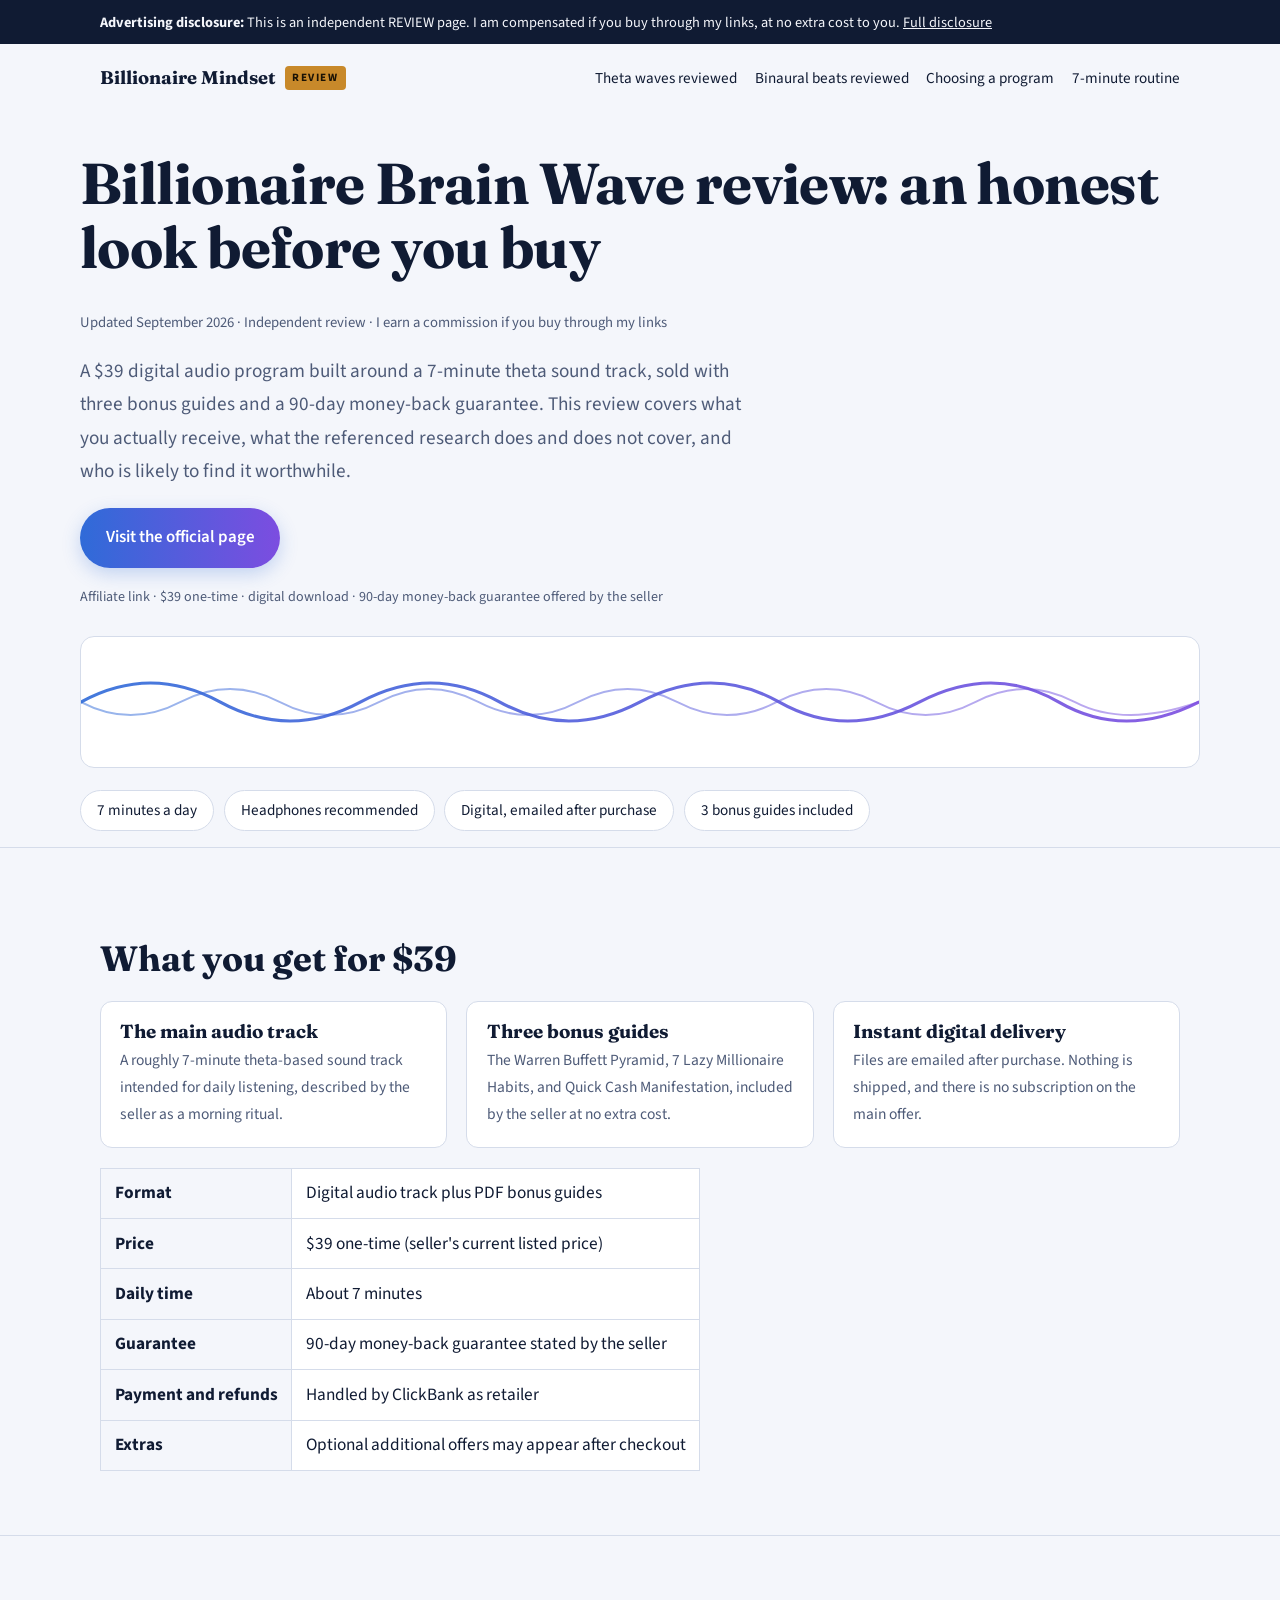
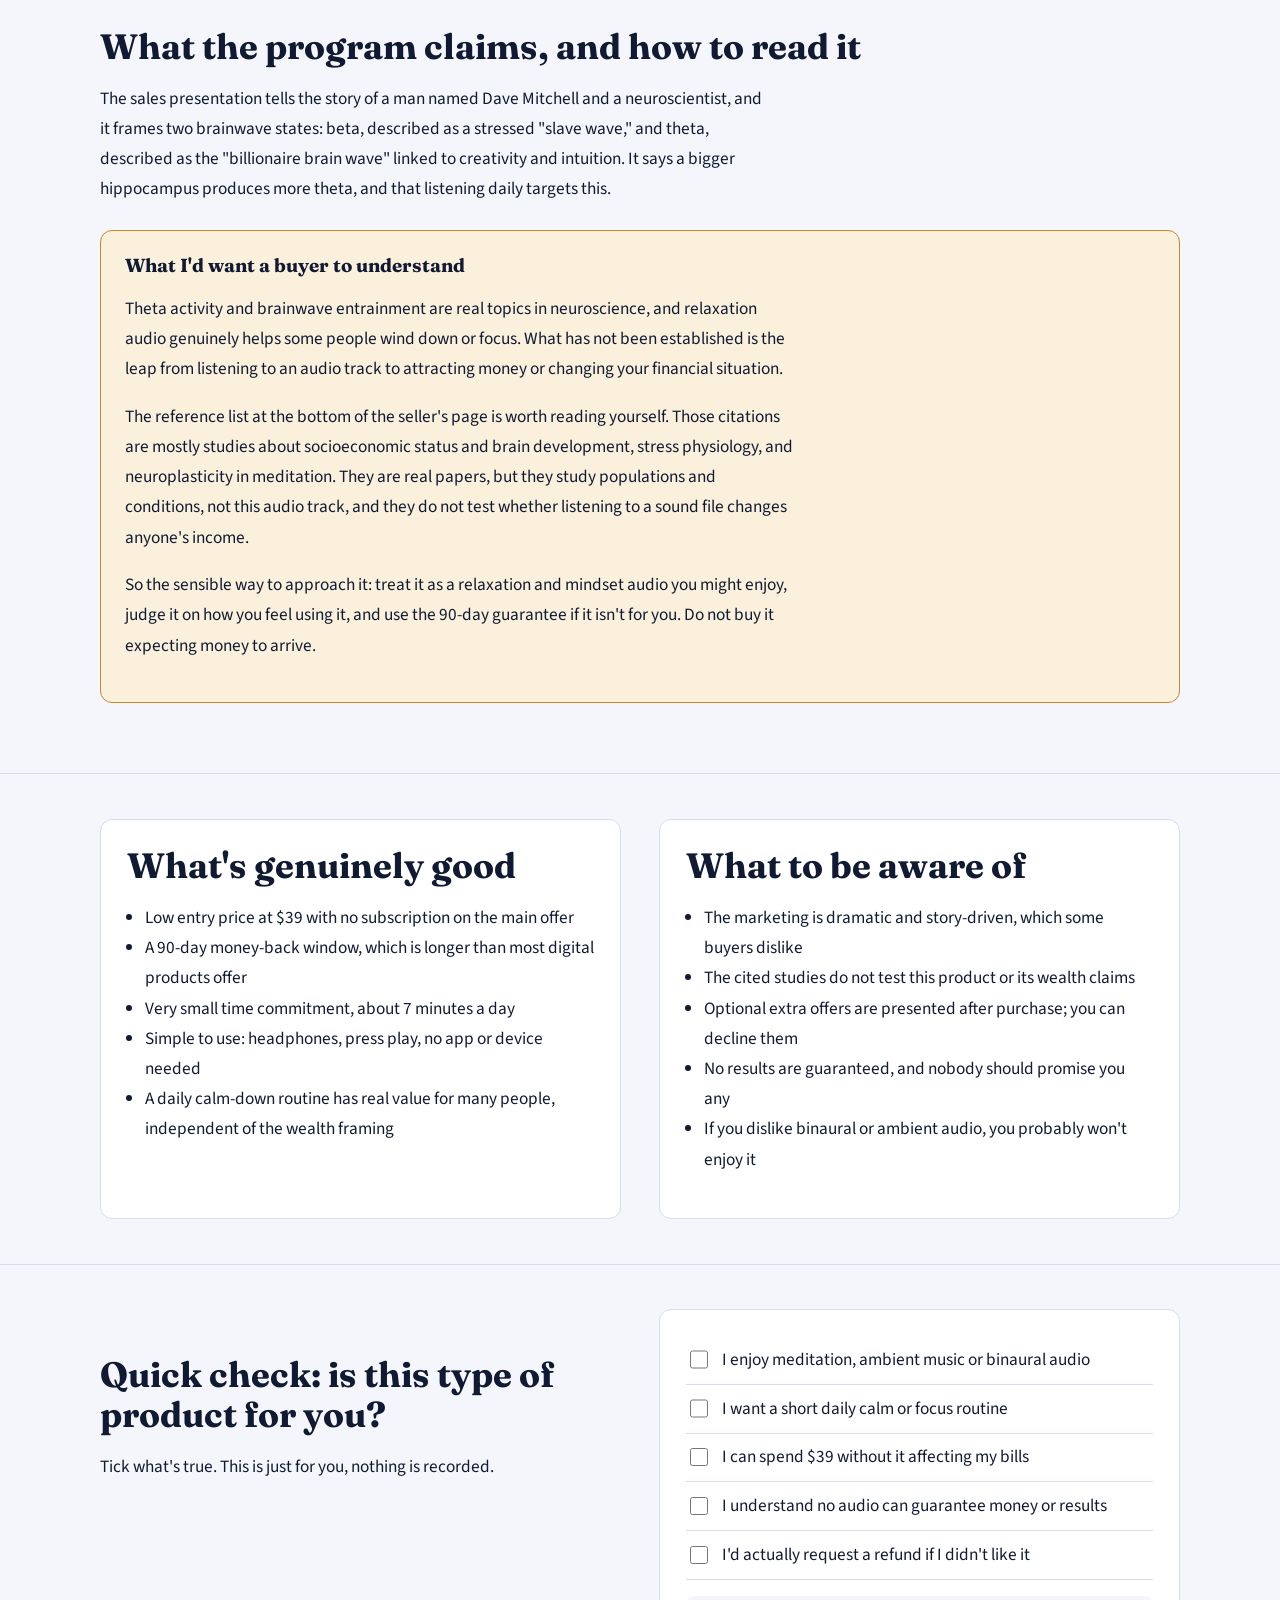
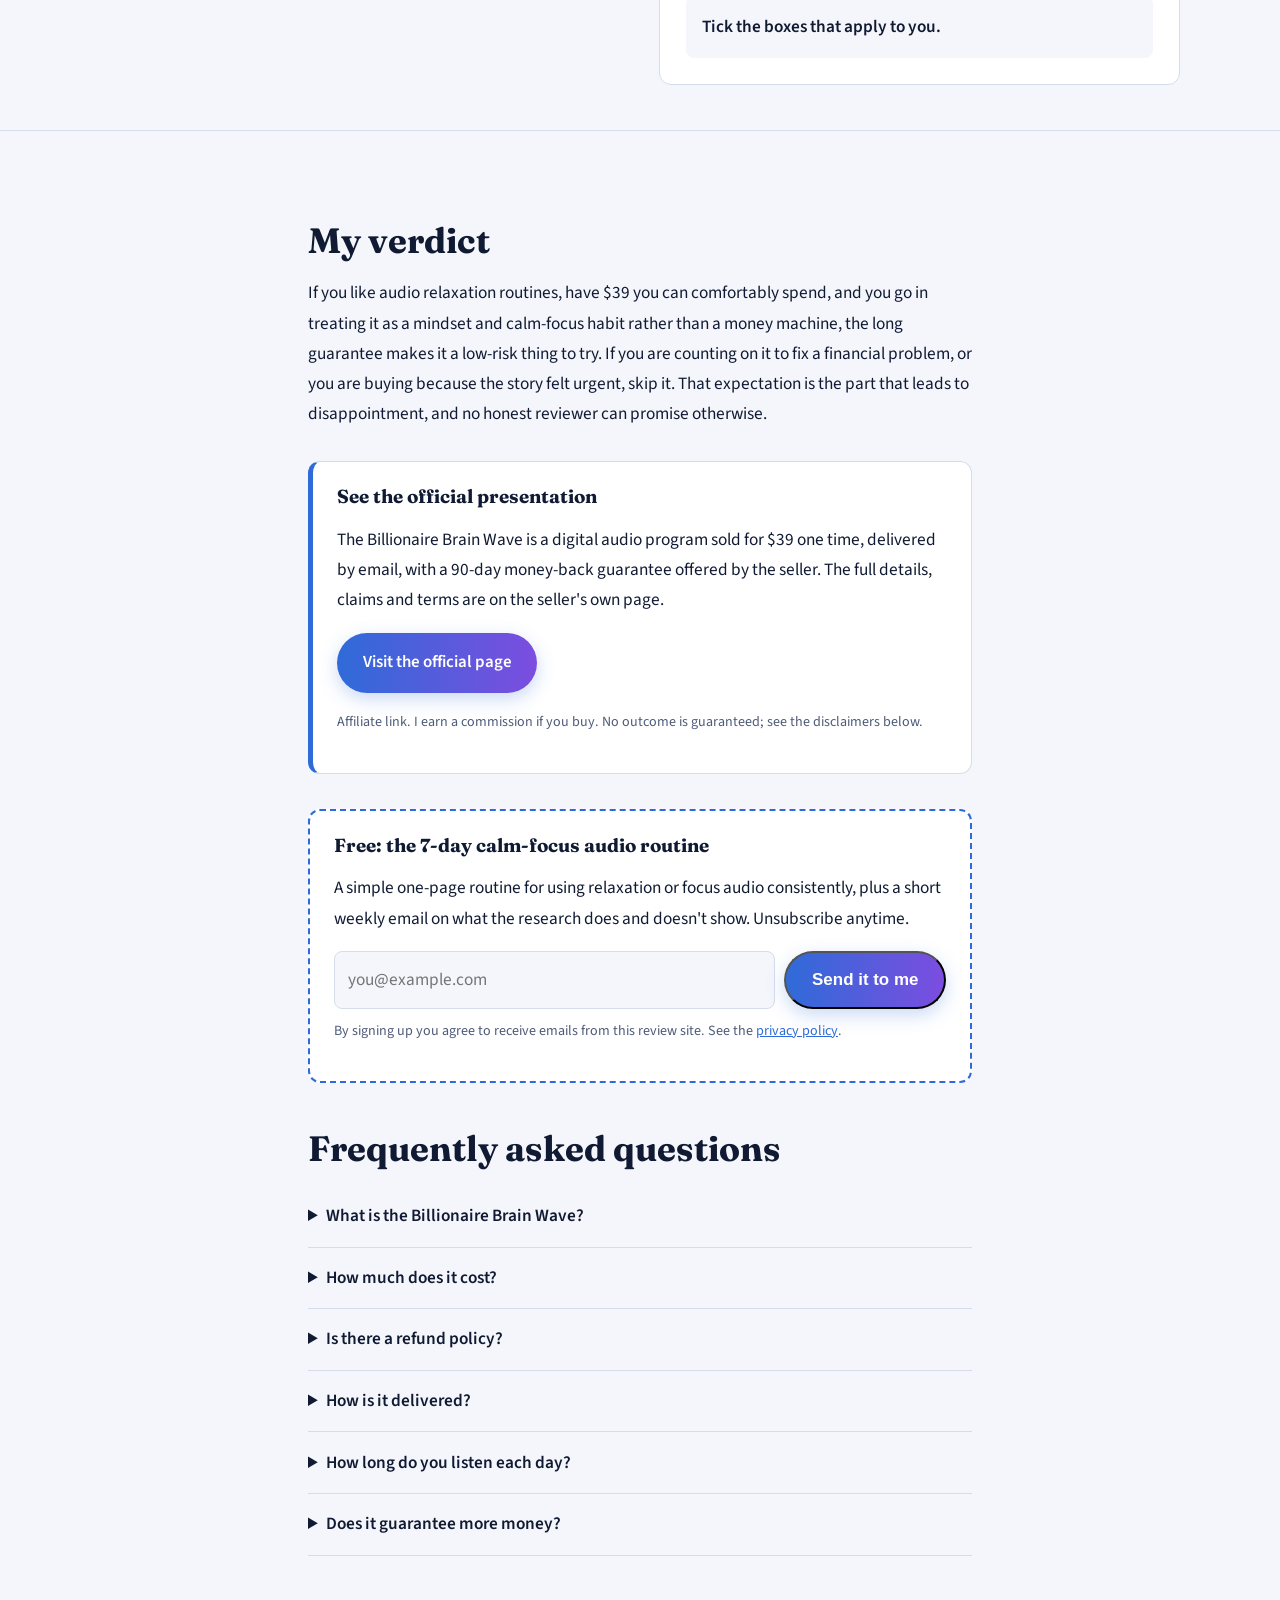
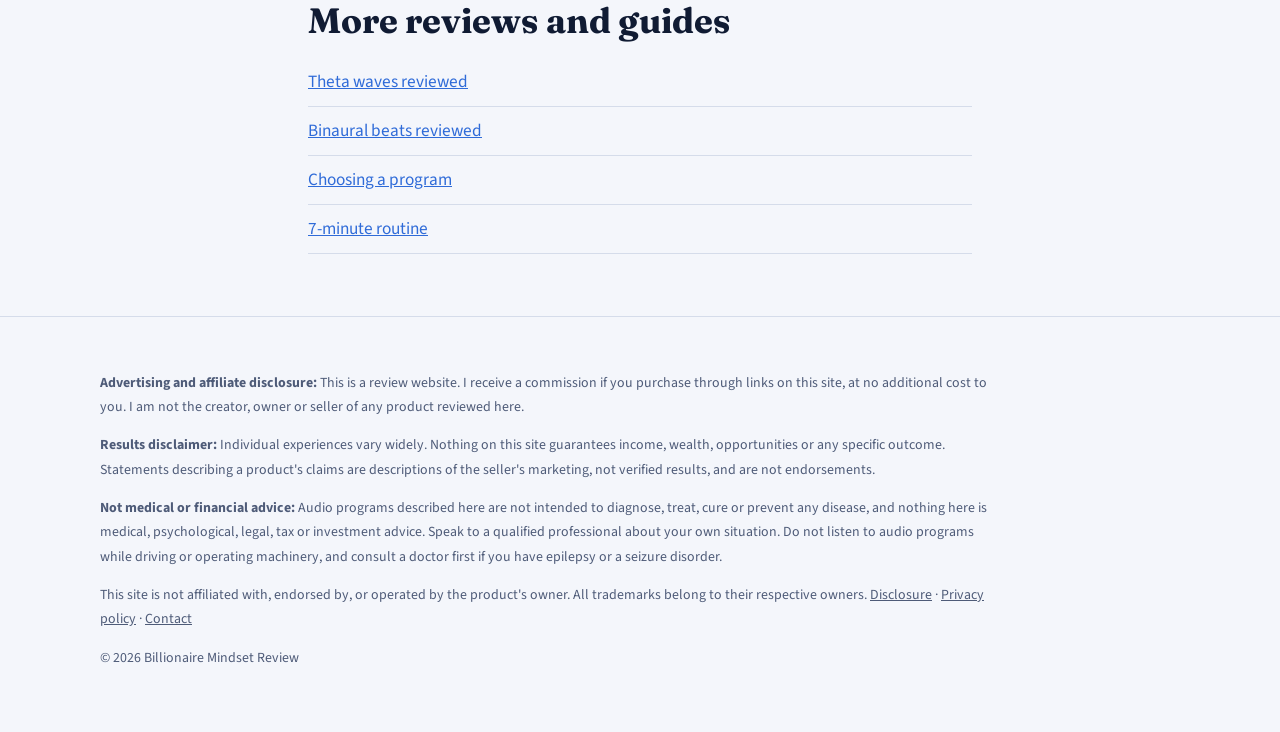
==== index.html @ 4a473910 "Add files via upload" ====
<!DOCTYPE html>
<html lang="en-US">
<head>
<meta charset="utf-8">
<meta name="viewport" content="width=device-width, initial-scale=1">
<title>Billionaire Brain Wave Review (2026): Price, What You Get &amp; Honest Verdict</title>
<meta name="description" content="An independent Billionaire Brain Wave review: what the $39 theta audio program includes, the 90-day guarantee, what the cited research covers, and who it suits.">
<meta name="robots" content="index, follow, max-image-preview:large">
<link rel="canonical" href="https://billionairemindsetreview.vercel.app/">
<meta property="og:type" content="article">
<meta property="og:title" content="Billionaire Brain Wave Review (2026): Price, What You Get &amp; Honest Verdict">
<meta property="og:description" content="An independent Billionaire Brain Wave review: what the $39 theta audio program includes, the 90-day guarantee, what the cited research covers, and who it suits.">
<meta property="og:url" content="https://billionairemindsetreview.vercel.app/">
<meta property="og:image" content="https://billionairemindsetreview.vercel.app/images/review-cover.png">
<meta property="og:site_name" content="Billionaire Mindset Review">
<meta name="twitter:card" content="summary_large_image">
<link rel="icon" href="/favicon.svg" type="image/svg+xml">
<link rel="preconnect" href="https://fonts.googleapis.com">
<link rel="preconnect" href="https://fonts.gstatic.com" crossorigin>
<link href="https://fonts.googleapis.com/css2?family=Fraunces:opsz,wght@9..144,700&family=Source+Sans+3:wght@400;600&display=swap" rel="stylesheet">
<link rel="stylesheet" href="/styles.css">
<script type="application/ld+json">[{"@context": "https://schema.org", "@type": "Article", "headline": "Billionaire Brain Wave Review (2026): Price, What You Get & Honest Verdict", "description": "An independent Billionaire Brain Wave review: what the $39 theta audio program includes, the 90-day guarantee, what the cited research covers, and who it suits.", "datePublished": "2026-09-23", "dateModified": "2026-09-23", "mainEntityOfPage": "https://billionairemindsetreview.vercel.app/", "image": "https://billionairemindsetreview.vercel.app/images/review-cover.png", "author": {"@type": "Person", "name": "Billionaire Mindset Review editor"}, "publisher": {"@type": "Organization", "name": "Billionaire Mindset Review"}}, {"@context": "https://schema.org", "@type": "FAQPage", "mainEntity": [{"@type": "Question", "name": "What is the Billionaire Brain Wave?", "acceptedAnswer": {"@type": "Answer", "text": "It is a digital audio program built around a roughly 7-minute theta-based sound track, sold online for $39 with three bonus digital guides. The seller says it targets theta brainwave activity and describes it as a daily listening ritual."}}, {"@type": "Question", "name": "How much does it cost?", "acceptedAnswer": {"@type": "Answer", "text": "The current price on the seller's page is $39 as a one-time payment. Additional optional offers may be presented after purchase."}}, {"@type": "Question", "name": "Is there a refund policy?", "acceptedAnswer": {"@type": "Answer", "text": "The seller advertises a 90-day money-back guarantee. Refund requests go through the seller and the payment processor, ClickBank."}}, {"@type": "Question", "name": "How is it delivered?", "acceptedAnswer": {"@type": "Answer", "text": "It is fully digital. The seller states the audio track is emailed after purchase, so there is no physical product and no shipping."}}, {"@type": "Question", "name": "How long do you listen each day?", "acceptedAnswer": {"@type": "Answer", "text": "The program is presented as about 7 minutes of listening per day, ideally with headphones."}}, {"@type": "Question", "name": "Does it guarantee more money?", "acceptedAnswer": {"@type": "Answer", "text": "No. No audio program can guarantee income or financial outcomes, and this review makes no such promise. The seller offers a money-back guarantee on satisfaction, not on results."}}]}]</script>
</head>
<body>
<div class="disc"><div class="wrap"><p><strong>Advertising disclosure:</strong> This is an independent REVIEW page. I am compensated if you buy through my links, at no extra cost to you. <a href="/disclosure/" style="color:inherit">Full disclosure</a></p></div></div>
<header class="wrap top"><a class="brand" href="/">Billionaire Mindset <span class="tag">REVIEW</span></a><nav aria-label="Main"><a href="/theta-waves-and-money-mindset-review/">Theta waves reviewed</a><a href="/binaural-beats-benefits-review/">Binaural beats reviewed</a><a href="/manifestation-audio-programs-review/">Choosing a program</a><a href="/7-minute-morning-audio-routine-review/">7-minute routine</a></nav></header>
<main>
<div class="wrap hero">
<h1>Billionaire Brain Wave review: an honest look before you buy</h1>
<p class="meta">Updated September 2026 &middot; Independent review &middot; I earn a commission if you buy through my links</p>
<p class="lede">A $39 digital audio program built around a 7-minute theta sound track, sold with three bonus guides and a 90-day money-back guarantee. This review covers what you actually receive, what the referenced research does and does not cover, and who is likely to find it worthwhile.</p>
<p><a class="btn" href="https://c82d9rkpfu7yfv2-2f63pnkc72.hop.clickbank.net/?&amp;traffic_source=Google&amp;traffic_type=organic&amp;campaign=BM-hero" rel="sponsored nofollow noopener" target="_blank">Visit the official page</a></p>
<p class="fine">Affiliate link &middot; $39 one-time &middot; digital download &middot; 90-day money-back guarantee offered by the seller</p>
<div class="wavebox"><svg viewBox="0 0 900 130" preserveAspectRatio="none" role="img" aria-label="Sound wave illustration" style="height:130px">
<defs><linearGradient id="g1" x1="0" x2="1"><stop offset="0" stop-color="var(--wave)"/><stop offset="1" stop-color="var(--wave2)"/></linearGradient></defs>
<g fill="none" stroke="url(#g1)" stroke-linecap="round">
<path d="M0 65 Q 56 27 112 65 T 225 65 T 337 65 T 450 65 T 562 65 T 675 65 T 787 65 T 900 65" stroke-width="3" opacity=".9"/>
<path d="M0 65 Q 40 91 80 65 T 160 65 T 240 65 T 320 65 T 400 65 T 480 65 T 560 65 T 640 65 T 720 65 T 800 65 T 900 65" stroke-width="2" opacity=".5"/>
</g></svg></div>
<ul class="pillrow"><li>7 minutes a day</li><li>Headphones recommended</li><li>Digital, emailed after purchase</li><li>3 bonus guides included</li></ul>
</div>

<section><div class="wrap">
<h2>What you get for $39</h2>
<div class="grid3">
<div><h3>The main audio track</h3><p>A roughly 7-minute theta-based sound track intended for daily listening, described by the seller as a morning ritual.</p></div>
<div><h3>Three bonus guides</h3><p>The Warren Buffett Pyramid, 7 Lazy Millionaire Habits, and Quick Cash Manifestation, included by the seller at no extra cost.</p></div>
<div><h3>Instant digital delivery</h3><p>Files are emailed after purchase. Nothing is shipped, and there is no subscription on the main offer.</p></div>
</div>
<div class="tablewrap"><table>
<tr><th>Format</th><td>Digital audio track plus PDF bonus guides</td></tr>
<tr><th>Price</th><td>$39 one-time (seller's current listed price)</td></tr>
<tr><th>Daily time</th><td>About 7 minutes</td></tr>
<tr><th>Guarantee</th><td>90-day money-back guarantee stated by the seller</td></tr>
<tr><th>Payment and refunds</th><td>Handled by ClickBank as retailer</td></tr>
<tr><th>Extras</th><td>Optional additional offers may appear after checkout</td></tr>
</table></div>
</div></section>

<section><div class="wrap">
<h2>What the program claims, and how to read it</h2>
<p>The sales presentation tells the story of a man named Dave Mitchell and a neuroscientist, and it frames two brainwave states: beta, described as a stressed "slave wave," and theta, described as the "billionaire brain wave" linked to creativity and intuition. It says a bigger hippocampus produces more theta, and that listening daily targets this.</p>
<div class="balance">
<h3>What I'd want a buyer to understand</h3>
<p>Theta activity and brainwave entrainment are real topics in neuroscience, and relaxation audio genuinely helps some people wind down or focus. What has not been established is the leap from listening to an audio track to attracting money or changing your financial situation.</p>
<p>The reference list at the bottom of the seller's page is worth reading yourself. Those citations are mostly studies about socioeconomic status and brain development, stress physiology, and neuroplasticity in meditation. They are real papers, but they study populations and conditions, not this audio track, and they do not test whether listening to a sound file changes anyone's income.</p>
<p>So the sensible way to approach it: treat it as a relaxation and mindset audio you might enjoy, judge it on how you feel using it, and use the 90-day guarantee if it isn't for you. Do not buy it expecting money to arrive.</p>
</div>
</div></section>

<section><div class="wrap two">
<div class="panel">
<h2>What's genuinely good</h2>
<ul>
<li>Low entry price at $39 with no subscription on the main offer</li>
<li>A 90-day money-back window, which is longer than most digital products offer</li>
<li>Very small time commitment, about 7 minutes a day</li>
<li>Simple to use: headphones, press play, no app or device needed</li>
<li>A daily calm-down routine has real value for many people, independent of the wealth framing</li>
</ul>
</div>
<div class="panel">
<h2>What to be aware of</h2>
<ul>
<li>The marketing is dramatic and story-driven, which some buyers dislike</li>
<li>The cited studies do not test this product or its wealth claims</li>
<li>Optional extra offers are presented after purchase; you can decline them</li>
<li>No results are guaranteed, and nobody should promise you any</li>
<li>If you dislike binaural or ambient audio, you probably won't enjoy it</li>
</ul>
</div>
</div></section>

<section><div class="wrap two">
<div><h2>Quick check: is this type of product for you?</h2><p>Tick what's true. This is just for you, nothing is recorded.</p></div>
<div class="panel quiz" id="quiz">
<label><input type="checkbox"> I enjoy meditation, ambient music or binaural audio</label>
<label><input type="checkbox"> I want a short daily calm or focus routine</label>
<label><input type="checkbox"> I can spend $39 without it affecting my bills</label>
<label><input type="checkbox"> I understand no audio can guarantee money or results</label>
<label><input type="checkbox"> I'd actually request a refund if I didn't like it</label>
<div class="result" id="result" aria-live="polite">Tick the boxes that apply to you.</div>
</div>
</div></section>

<section><div class="wrap narrow">
<h2>My verdict</h2>
<p>If you like audio relaxation routines, have $39 you can comfortably spend, and you go in treating it as a mindset and calm-focus habit rather than a money machine, the long guarantee makes it a low-risk thing to try. If you are counting on it to fix a financial problem, or you are buying because the story felt urgent, skip it. That expectation is the part that leads to disappointment, and no honest reviewer can promise otherwise.</p>
<div class="cta"><h3>See the official presentation</h3>
<p>The Billionaire Brain Wave is a digital audio program sold for $39 one time, delivered by email, with a 90-day money-back guarantee offered by the seller. The full details, claims and terms are on the seller's own page.</p>
<p><a class="btn" href="https://c82d9rkpfu7yfv2-2f63pnkc72.hop.clickbank.net/?&amp;traffic_source=Google&amp;traffic_type=organic&amp;campaign=BM-verdict" rel="sponsored nofollow noopener" target="_blank">Visit the official page</a></p>
<p class="fine">Affiliate link. I earn a commission if you buy. No outcome is guaranteed; see the disclaimers below.</p></div>

<div class="signup">
  <h3>Free: the 7-day calm-focus audio routine</h3>
  <p>A simple one-page routine for using relaxation or focus audio consistently, plus a short weekly email on what the research does and doesn't show. Unsubscribe anytime.</p>
  <form class="js-signup" action="REPLACE_WITH_MAILERLITE" method="post">
    <label for="em" style="position:absolute;left:-9999px">Email address</label>
    <input id="em" type="email" name="fields[email]" placeholder="you@example.com" required autocomplete="email">
    <button class="btn" type="submit">Send it to me</button>
  </form>
  <p class="fine">By signing up you agree to receive emails from this review site. See the <a href="/privacy/">privacy policy</a>.</p>
</div>
<h2>Frequently asked questions</h2>
<details><summary>What is the Billionaire Brain Wave?</summary><p>It is a digital audio program built around a roughly 7-minute theta-based sound track, sold online for $39 with three bonus digital guides. The seller says it targets theta brainwave activity and describes it as a daily listening ritual.</p></details><details><summary>How much does it cost?</summary><p>The current price on the seller's page is $39 as a one-time payment. Additional optional offers may be presented after purchase.</p></details><details><summary>Is there a refund policy?</summary><p>The seller advertises a 90-day money-back guarantee. Refund requests go through the seller and the payment processor, ClickBank.</p></details><details><summary>How is it delivered?</summary><p>It is fully digital. The seller states the audio track is emailed after purchase, so there is no physical product and no shipping.</p></details><details><summary>How long do you listen each day?</summary><p>The program is presented as about 7 minutes of listening per day, ideally with headphones.</p></details><details><summary>Does it guarantee more money?</summary><p>No. No audio program can guarantee income or financial outcomes, and this review makes no such promise. The seller offers a money-back guarantee on satisfaction, not on results.</p></details>
<h2>More reviews and guides</h2><ul class="related"><li><a href="/theta-waves-and-money-mindset-review/">Theta waves reviewed</a></li><li><a href="/binaural-beats-benefits-review/">Binaural beats reviewed</a></li><li><a href="/manifestation-audio-programs-review/">Choosing a program</a></li><li><a href="/7-minute-morning-audio-routine-review/">7-minute routine</a></li></ul>
</div></section>
</main>
<script>
(function(){var b=document.getElementById("quiz");if(!b)return;var o=document.getElementById("result"),i=b.querySelectorAll("input");
function u(){var n=0;i.forEach(function(x){if(x.checked)n++});
o.textContent=n===0?"Tick the boxes that apply to you.":n>=4?n+" of 5: this type of program fits how you'd use it. Read the seller's page and terms before deciding.":n>=2?n+" of 5: it might suit you, but read the expectations section above first.":n+" of 5: this probably isn't the right purchase for you right now.";}
i.forEach(function(x){x.addEventListener("change",u)});})();
</script>
<footer><div class="wrap">
<p><strong>Advertising and affiliate disclosure:</strong> This is a review website. I receive a commission if you purchase through links on this site, at no additional cost to you. I am not the creator, owner or seller of any product reviewed here.</p>
<p><strong>Results disclaimer:</strong> Individual experiences vary widely. Nothing on this site guarantees income, wealth, opportunities or any specific outcome. Statements describing a product's claims are descriptions of the seller's marketing, not verified results, and are not endorsements.</p>
<p><strong>Not medical or financial advice:</strong> Audio programs described here are not intended to diagnose, treat, cure or prevent any disease, and nothing here is medical, psychological, legal, tax or investment advice. Speak to a qualified professional about your own situation. Do not listen to audio programs while driving or operating machinery, and consult a doctor first if you have epilepsy or a seizure disorder.</p>
<p>This site is not affiliated with, endorsed by, or operated by the product's owner. All trademarks belong to their respective owners. <a href="/disclosure/">Disclosure</a> &middot; <a href="/privacy/">Privacy policy</a> &middot; <a href="/contact/">Contact</a></p>
<p>&copy; 2026 Billionaire Mindset Review</p>
</div></footer>
<script>
document.querySelectorAll('.js-signup').forEach(function(f){if(f.getAttribute('action').indexOf('REPLACE')===0){f.addEventListener('submit',function(e){e.preventDefault();window.location.href='/free-routine/';});}});
</script>
</body></html>
---- styles.css ----
:root{--bg:#F4F6FB;--panel:#FFFFFF;--ink:#101B33;--muted:#4E5B78;--wave:#2F6BD8;--wave2:#7C4DE0;--gold:#C8892A;--gold-soft:#FBF0DC;--line:#D5DCEA}
@media (prefers-color-scheme: dark){:root:not([data-theme="light"]){--bg:#0C1224;--panel:#141C34;--ink:#E9EDF7;--muted:#A6B1C9;--wave:#7FA9FF;--wave2:#B49BFF;--gold:#E8B45F;--gold-soft:#332711;--line:#27324F}}
:root[data-theme="dark"]{--bg:#0C1224;--panel:#141C34;--ink:#E9EDF7;--muted:#A6B1C9;--wave:#7FA9FF;--wave2:#B49BFF;--gold:#E8B45F;--gold-soft:#332711;--line:#27324F}
*{box-sizing:border-box}
body{margin:0;background:var(--bg);color:var(--ink);font:400 1.08rem/1.75 "Source Sans 3",system-ui,-apple-system,"Segoe UI",sans-serif}
img,svg{max-width:100%;height:auto;display:block}
a{color:var(--wave)}
:focus-visible{outline:3px solid var(--wave);outline-offset:3px}
.wrap{max-width:70rem;margin:0 auto;padding:0 1.25rem}
.narrow{max-width:44rem}
.disc{background:var(--ink);color:var(--bg);font-size:.9rem;padding:.6rem 0}
.disc p{margin:0;max-width:none}
.top{display:flex;justify-content:space-between;align-items:center;gap:1rem;padding:1.1rem 1.25rem;flex-wrap:wrap}
.top a{color:var(--ink);text-decoration:none}
.brand{font-family:"Fraunces",Georgia,serif;font-weight:700;font-size:1.15rem;display:flex;align-items:center;gap:.55rem}
.brand .tag{font-family:"Source Sans 3",sans-serif;font-size:.7rem;letter-spacing:.14em;background:var(--gold);color:#1a1205;border-radius:4px;padding:.12rem .45rem;font-weight:700}
.top nav{display:flex;gap:1.1rem;flex-wrap:wrap;font-size:.95rem}
h1,h2,h3{font-family:"Fraunces",Georgia,serif;margin:0 0 .5em;line-height:1.12;font-weight:700}
h1{font-size:clamp(2.1rem,5vw,3.6rem);letter-spacing:-.01em}
h2{font-size:clamp(1.5rem,3.1vw,2.2rem);margin-top:1.3em}
h3{font-size:1.18rem;margin-top:1.2em}
p,li{max-width:42rem}
.lede{font-size:1.2rem;color:var(--muted)}
.meta{font-size:.92rem;color:var(--muted)}
.btn{display:inline-block;background:linear-gradient(90deg,var(--wave),var(--wave2));color:#fff;text-decoration:none;font-weight:600;padding:.95rem 1.6rem;border-radius:999px;font-size:1.06rem;box-shadow:0 6px 18px rgba(47,107,216,.25)}
.btn:hover{filter:brightness(1.07)}
.fine{font-size:.88rem;color:var(--muted);margin-top:.6rem}
.hero{padding:2.5rem 0 1rem}
.wavebox{margin:1.6rem 0 0;border-radius:14px;overflow:hidden;border:1px solid var(--line);background:var(--panel)}
.wavebox svg{width:100%;display:block}
.pillrow{display:flex;flex-wrap:wrap;gap:.6rem;list-style:none;padding:0;margin:1.4rem 0 0}
.pillrow li{background:var(--panel);border:1px solid var(--line);border-radius:999px;padding:.4rem 1rem;font-size:.95rem;max-width:none}
section{padding:2.8rem 0;border-top:1px solid var(--line)}
.grid3{display:grid;grid-template-columns:repeat(3,1fr);gap:1.2rem;margin-top:1.4rem}
.grid3 div{background:var(--panel);border:1px solid var(--line);border-radius:12px;padding:1.2rem}
.grid3 h3{margin:0 0 .3rem}
.grid3 p{margin:0;color:var(--muted);font-size:.97rem}
.two{display:grid;grid-template-columns:1fr 1fr;gap:2.4rem}
.panel{background:var(--panel);border:1px solid var(--line);border-radius:12px;padding:1.6rem}
.panel h2{margin-top:0}
.panel ul{padding-left:1.15rem}
.price{font-family:"Fraunces",serif;font-size:3.2rem;font-weight:700;line-height:1}
.tablewrap{overflow-x:auto;margin:1.2rem 0}
table{border-collapse:collapse;min-width:33rem;background:var(--panel)}
th,td{border:1px solid var(--line);padding:.6rem .85rem;text-align:left;vertical-align:top}
th{background:var(--bg)}
.balance{background:var(--gold-soft);border:1px solid var(--gold);border-radius:12px;padding:1.5rem;margin:1.6rem 0}
.balance h2,.balance h3{margin-top:0}
.quiz label{display:flex;gap:.7rem;align-items:flex-start;padding:.55rem 0;border-bottom:1px solid var(--line);cursor:pointer;max-width:none}
.quiz input{width:1.15rem;height:1.15rem;margin-top:.35rem;accent-color:var(--wave)}
.result{margin-top:1rem;padding:1rem;border-radius:8px;background:var(--bg);font-weight:600}
.cta{background:var(--panel);border:1px solid var(--line);border-left:5px solid var(--wave);border-radius:12px;padding:1.5rem;margin:2rem 0;max-width:44rem}
.cta h3{margin-top:0}
.signup{background:var(--panel);border:2px dashed var(--wave);border-radius:12px;padding:1.5rem;margin:2.2rem 0;max-width:44rem}
.signup h3{margin-top:0}
.signup form{display:flex;gap:.6rem;flex-wrap:wrap;margin-top:.8rem}
.signup input[type=email]{flex:1 1 15rem;font:inherit;padding:.8rem;border:1px solid var(--line);border-radius:8px;background:var(--bg);color:var(--ink)}
details{border-bottom:1px solid var(--line);padding:.95rem 0}
summary{cursor:pointer;font-weight:600}
details p{margin:.5rem 0 0;color:var(--muted)}
.related{list-style:none;padding:0}
.related li{padding:.55rem 0;border-bottom:1px solid var(--line)}
footer{padding:2.5rem 0 3rem;font-size:.87rem;color:var(--muted);border-top:1px solid var(--line)}
footer p{max-width:56rem}
footer a{color:var(--muted)}
@media (max-width:54rem){.two,.grid3{grid-template-columns:1fr}}
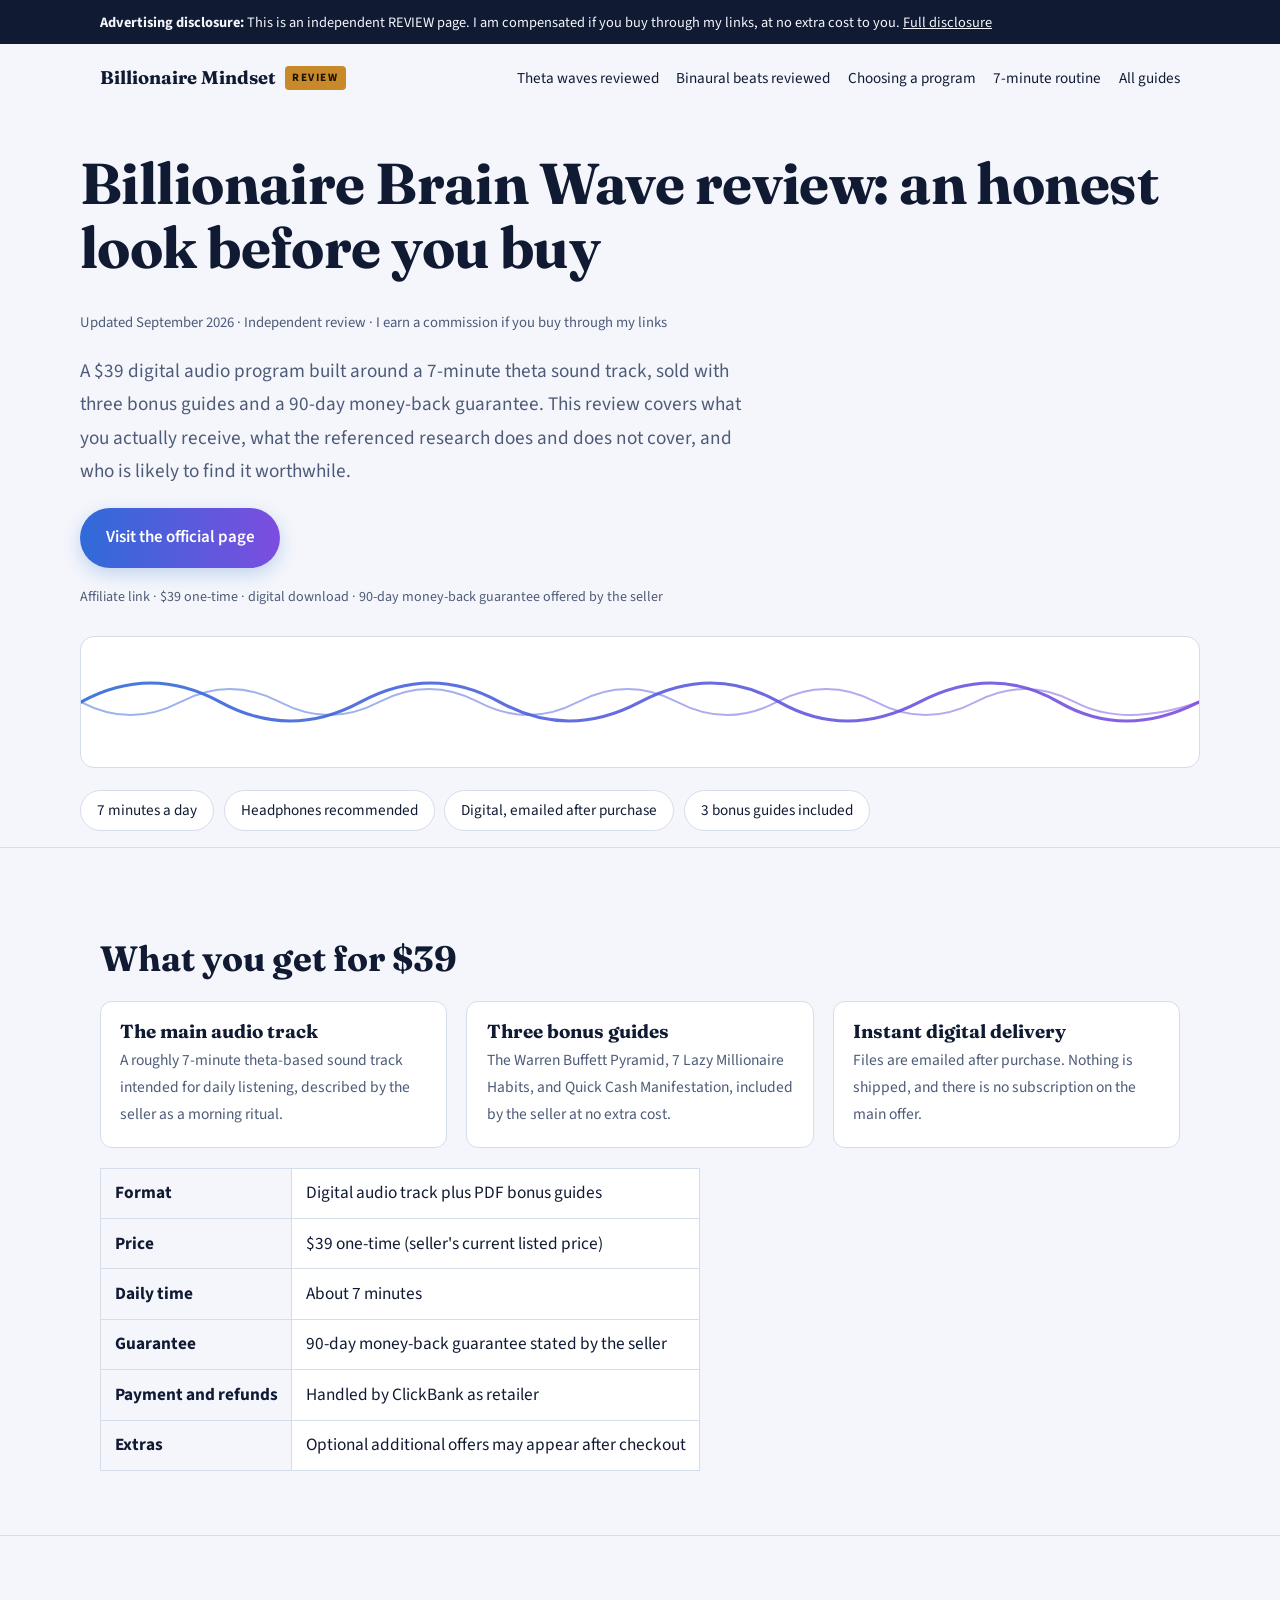
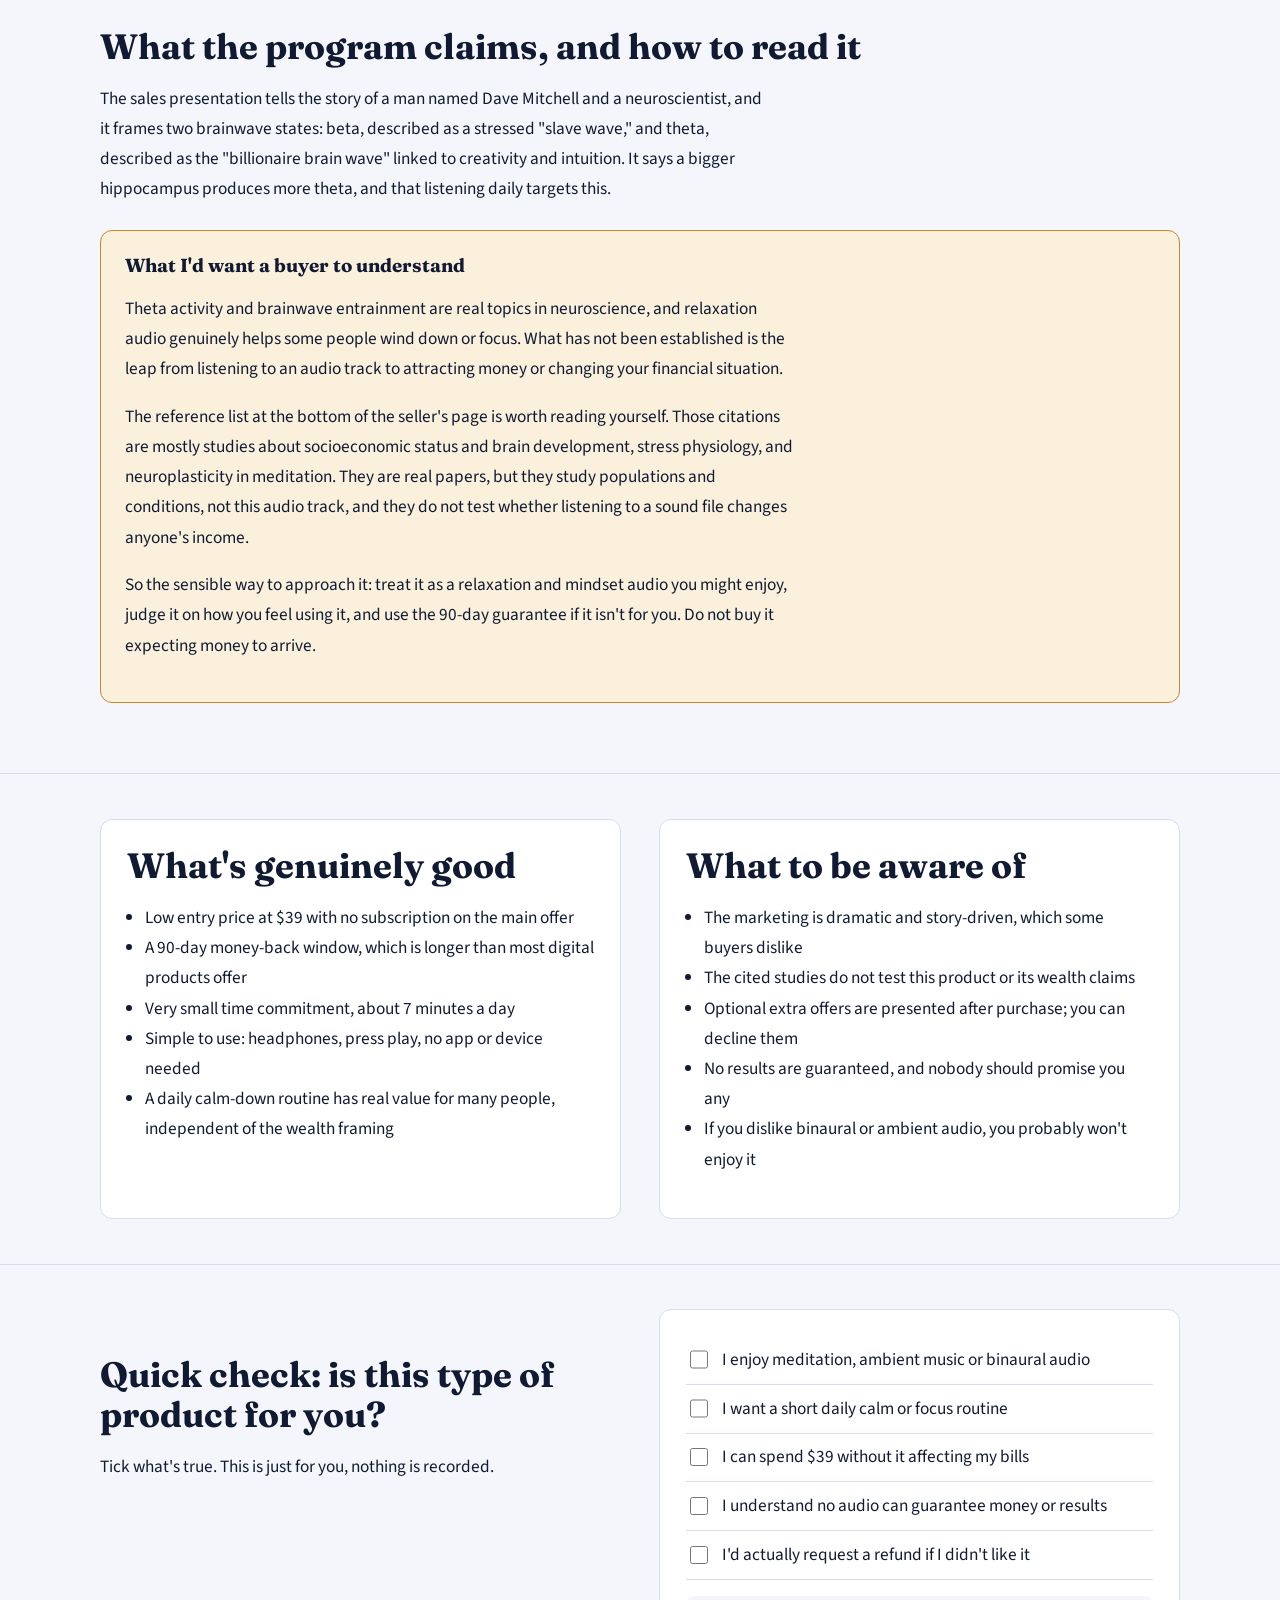
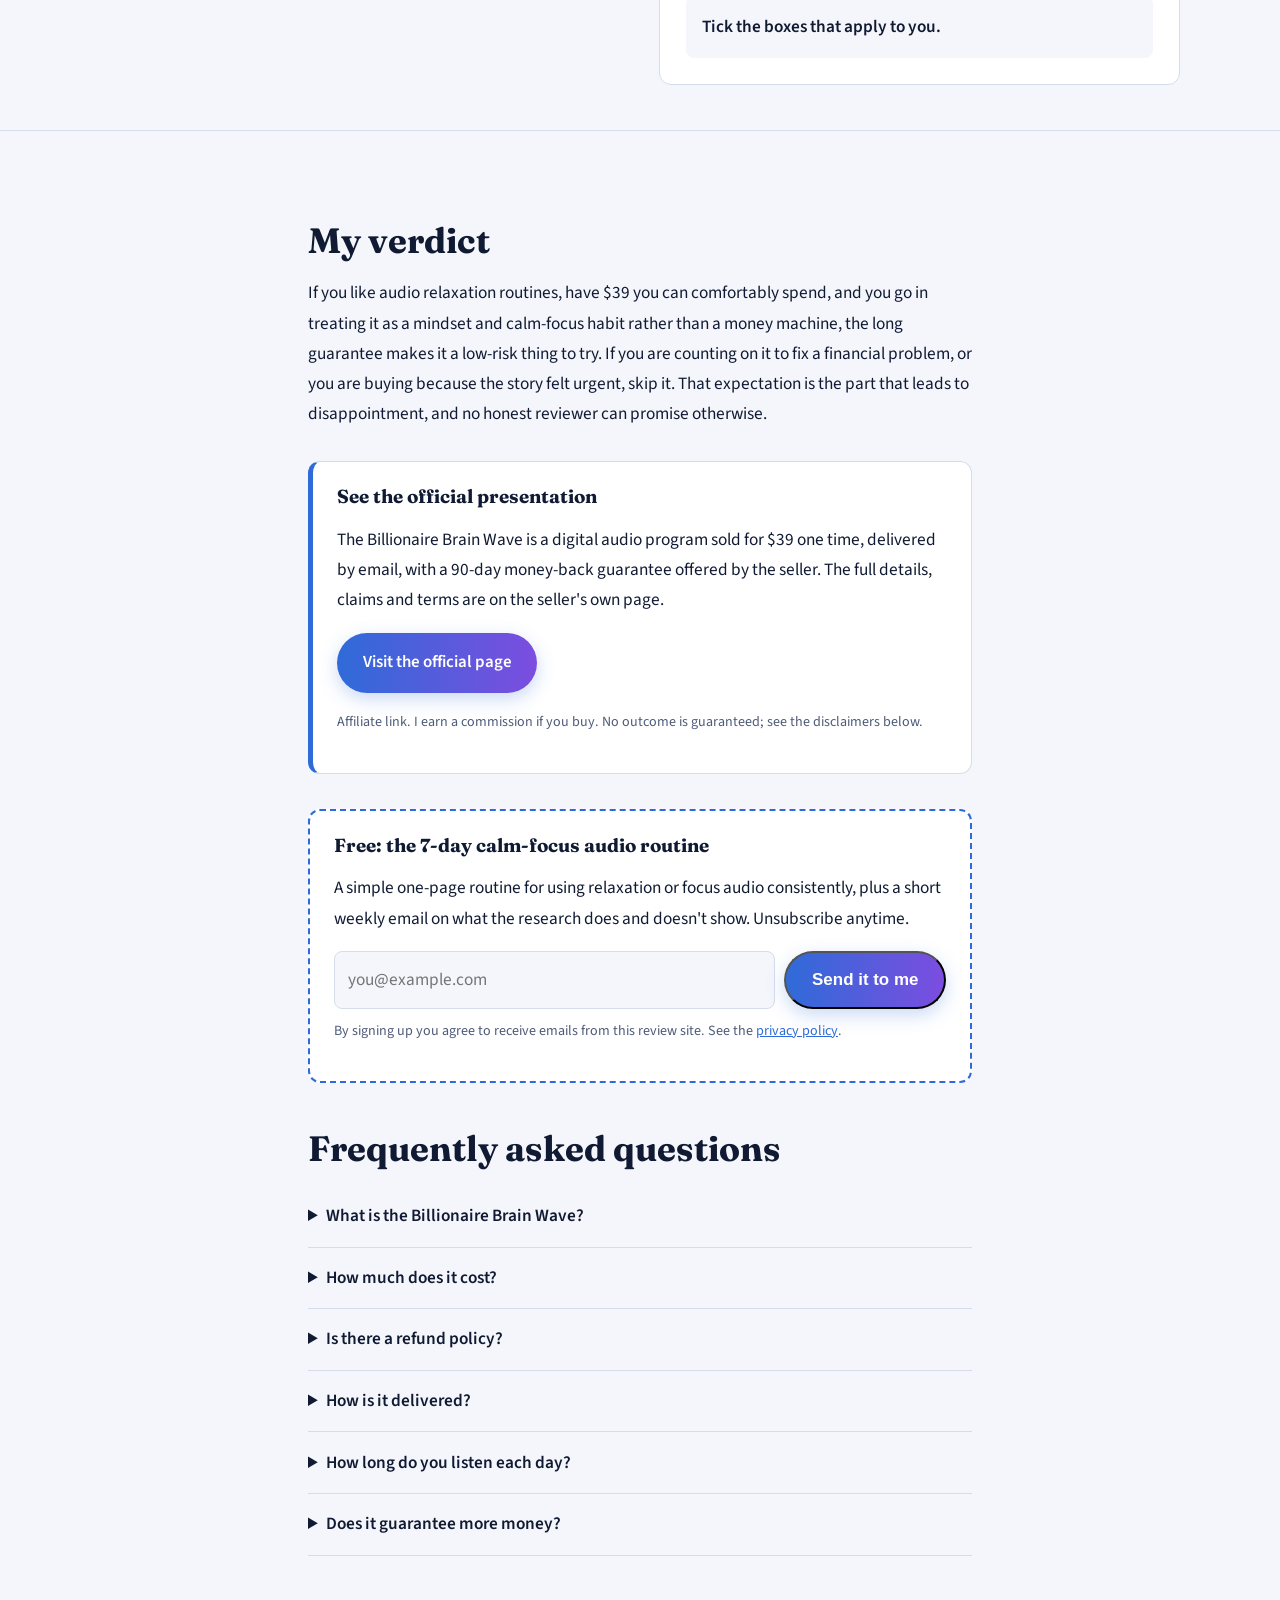
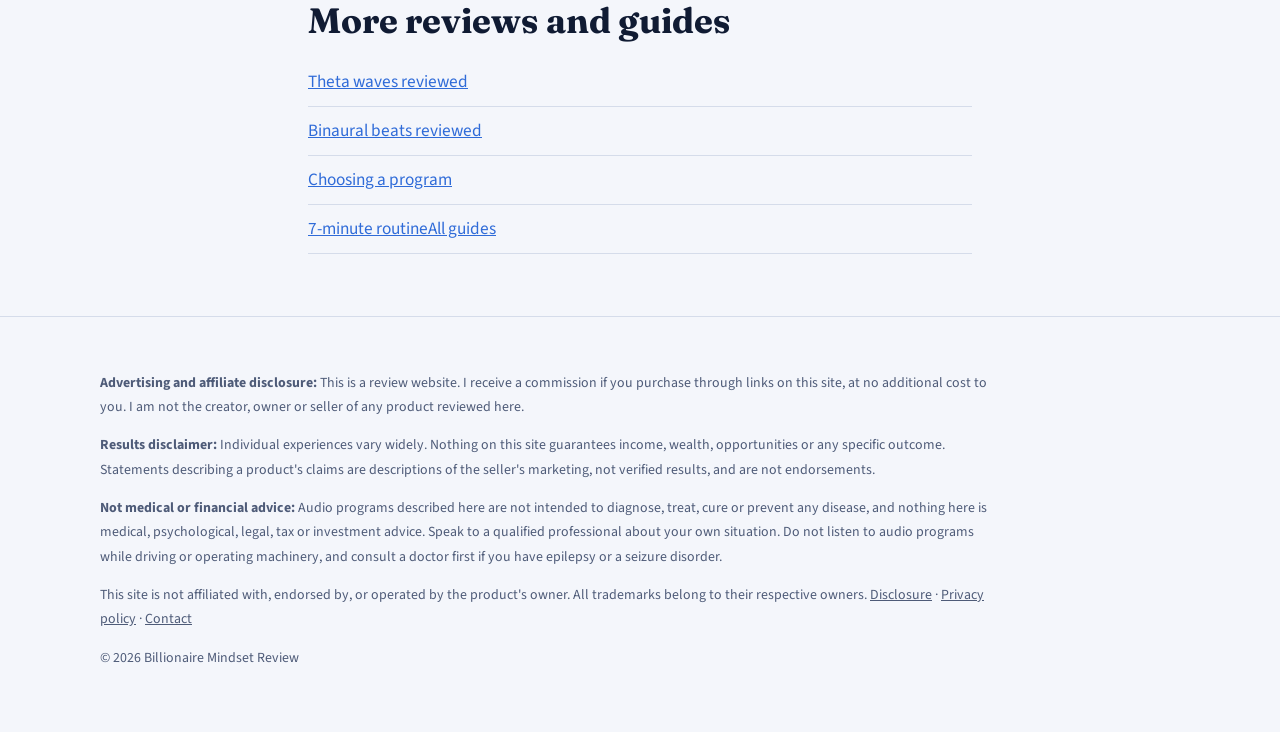
==== commit d45828ba: "update" ====
--- a/index.html
+++ b/index.html
@@ -20,10 +20,11 @@
 <link href="https://fonts.googleapis.com/css2?family=Fraunces:opsz,wght@9..144,700&family=Source+Sans+3:wght@400;600&display=swap" rel="stylesheet">
 <link rel="stylesheet" href="/styles.css">
 <script type="application/ld+json">[{"@context": "https://schema.org", "@type": "Article", "headline": "Billionaire Brain Wave Review (2026): Price, What You Get & Honest Verdict", "description": "An independent Billionaire Brain Wave review: what the $39 theta audio program includes, the 90-day guarantee, what the cited research covers, and who it suits.", "datePublished": "2026-09-23", "dateModified": "2026-09-23", "mainEntityOfPage": "https://billionairemindsetreview.vercel.app/", "image": "https://billionairemindsetreview.vercel.app/images/review-cover.png", "author": {"@type": "Person", "name": "Billionaire Mindset Review editor"}, "publisher": {"@type": "Organization", "name": "Billionaire Mindset Review"}}, {"@context": "https://schema.org", "@type": "FAQPage", "mainEntity": [{"@type": "Question", "name": "What is the Billionaire Brain Wave?", "acceptedAnswer": {"@type": "Answer", "text": "It is a digital audio program built around a roughly 7-minute theta-based sound track, sold online for $39 with three bonus digital guides. The seller says it targets theta brainwave activity and describes it as a daily listening ritual."}}, {"@type": "Question", "name": "How much does it cost?", "acceptedAnswer": {"@type": "Answer", "text": "The current price on the seller's page is $39 as a one-time payment. Additional optional offers may be presented after purchase."}}, {"@type": "Question", "name": "Is there a refund policy?", "acceptedAnswer": {"@type": "Answer", "text": "The seller advertises a 90-day money-back guarantee. Refund requests go through the seller and the payment processor, ClickBank."}}, {"@type": "Question", "name": "How is it delivered?", "acceptedAnswer": {"@type": "Answer", "text": "It is fully digital. The seller states the audio track is emailed after purchase, so there is no physical product and no shipping."}}, {"@type": "Question", "name": "How long do you listen each day?", "acceptedAnswer": {"@type": "Answer", "text": "The program is presented as about 7 minutes of listening per day, ideally with headphones."}}, {"@type": "Question", "name": "Does it guarantee more money?", "acceptedAnswer": {"@type": "Answer", "text": "No. No audio program can guarantee income or financial outcomes, and this review makes no such promise. The seller offers a money-back guarantee on satisfaction, not on results."}}]}]</script>
+<meta name="google-site-verification" content="Jc-EWZfYHROQ_h7NVa6M3uL3v6FcnlrZYriEnXswsu8" />
 </head>
 <body>
 <div class="disc"><div class="wrap"><p><strong>Advertising disclosure:</strong> This is an independent REVIEW page. I am compensated if you buy through my links, at no extra cost to you. <a href="/disclosure/" style="color:inherit">Full disclosure</a></p></div></div>
-<header class="wrap top"><a class="brand" href="/">Billionaire Mindset <span class="tag">REVIEW</span></a><nav aria-label="Main"><a href="/theta-waves-and-money-mindset-review/">Theta waves reviewed</a><a href="/binaural-beats-benefits-review/">Binaural beats reviewed</a><a href="/manifestation-audio-programs-review/">Choosing a program</a><a href="/7-minute-morning-audio-routine-review/">7-minute routine</a></nav></header>
+<header class="wrap top"><a class="brand" href="/">Billionaire Mindset <span class="tag">REVIEW</span></a><nav aria-label="Main"><a href="/theta-waves-and-money-mindset-review/">Theta waves reviewed</a><a href="/binaural-beats-benefits-review/">Binaural beats reviewed</a><a href="/manifestation-audio-programs-review/">Choosing a program</a><a href="/7-minute-morning-audio-routine-review/">7-minute routine</a><a href="/review-guides/">All guides</a></nav></header>
 <main>
 <div class="wrap hero">
 <h1>Billionaire Brain Wave review: an honest look before you buy</h1>
@@ -123,7 +124,7 @@
 </div>
 <h2>Frequently asked questions</h2>
 <details><summary>What is the Billionaire Brain Wave?</summary><p>It is a digital audio program built around a roughly 7-minute theta-based sound track, sold online for $39 with three bonus digital guides. The seller says it targets theta brainwave activity and describes it as a daily listening ritual.</p></details><details><summary>How much does it cost?</summary><p>The current price on the seller's page is $39 as a one-time payment. Additional optional offers may be presented after purchase.</p></details><details><summary>Is there a refund policy?</summary><p>The seller advertises a 90-day money-back guarantee. Refund requests go through the seller and the payment processor, ClickBank.</p></details><details><summary>How is it delivered?</summary><p>It is fully digital. The seller states the audio track is emailed after purchase, so there is no physical product and no shipping.</p></details><details><summary>How long do you listen each day?</summary><p>The program is presented as about 7 minutes of listening per day, ideally with headphones.</p></details><details><summary>Does it guarantee more money?</summary><p>No. No audio program can guarantee income or financial outcomes, and this review makes no such promise. The seller offers a money-back guarantee on satisfaction, not on results.</p></details>
-<h2>More reviews and guides</h2><ul class="related"><li><a href="/theta-waves-and-money-mindset-review/">Theta waves reviewed</a></li><li><a href="/binaural-beats-benefits-review/">Binaural beats reviewed</a></li><li><a href="/manifestation-audio-programs-review/">Choosing a program</a></li><li><a href="/7-minute-morning-audio-routine-review/">7-minute routine</a></li></ul>
+<h2>More reviews and guides</h2><ul class="related"><li><a href="/theta-waves-and-money-mindset-review/">Theta waves reviewed</a></li><li><a href="/binaural-beats-benefits-review/">Binaural beats reviewed</a></li><li><a href="/manifestation-audio-programs-review/">Choosing a program</a></li><li><a href="/7-minute-morning-audio-routine-review/">7-minute routine</a><a href="/review-guides/">All guides</a></li></ul>
 </div></section>
 </main>
 <script>
@@ -142,4 +143,4 @@
 <script>
 document.querySelectorAll('.js-signup').forEach(function(f){if(f.getAttribute('action').indexOf('REPLACE')===0){f.addEventListener('submit',function(e){e.preventDefault();window.location.href='/free-routine/';});}});
 </script>
-</body></html>+</body></html>
